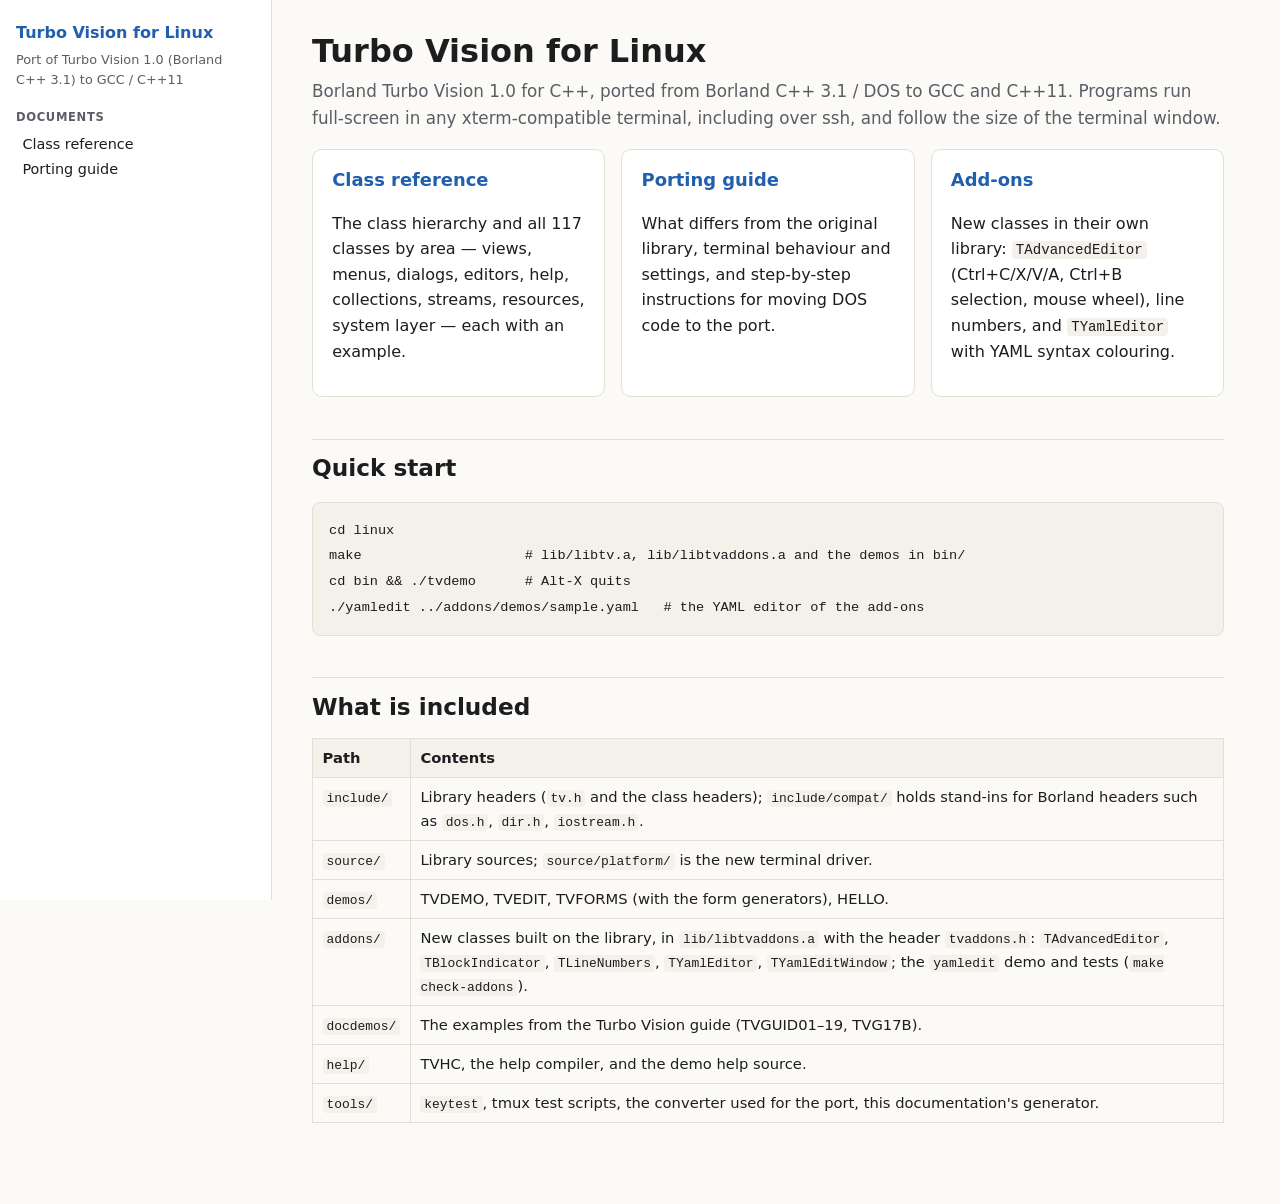
==== doc/index.html @ 5608f129 "Documentation: the add-ons, evMouseWheel, wide views - class reference: an Add-ons section (TAdvance" ====
<!doctype html>
<html lang="en">
<head>
<meta charset="utf-8">
<meta name="viewport" content="width=device-width, initial-scale=1">
<title>Turbo Vision for Linux</title>
<link rel="stylesheet" href="style.css">
</head>
<body>
<div class="layout">
<nav class="side">
<div class="brand"><a href="index.html">Turbo Vision for Linux</a></div>
<div class="sub">Port of Turbo Vision 1.0 (Borland C++ 3.1) to GCC / C++11</div>
<h4>Documents</h4><ul><li><a href="classes.html">Class reference</a></li><li><a href="porting.html">Porting guide</a></li></ul>
</nav>
<main>
<h1>Turbo Vision for Linux</h1>
<p class="lead">Borland Turbo Vision 1.0 for C++, ported from Borland C++ 3.1 / DOS
to GCC and C++11. Programs run full-screen in any xterm-compatible terminal,
including over ssh, and follow the size of the terminal window.</p>
<div class="cards">
<div class="card"><h3><a href="classes.html">Class reference</a></h3>
<p>The class hierarchy and all 117 classes by area — views, menus, dialogs,
editors, help, collections, streams, resources, system layer — each with an
example.</p></div>
<div class="card"><h3><a href="porting.html">Porting guide</a></h3>
<p>What differs from the original library, terminal behaviour and settings, and
step-by-step instructions for moving DOS code to the port.</p></div>
<div class="card"><h3><a href="classes.html#s-add-ons">Add-ons</a></h3>
<p>New classes in their own library: <code>TAdvancedEditor</code> (Ctrl+C/X/V/A,
Ctrl+B selection, mouse wheel), line numbers, and <code>TYamlEditor</code> with
YAML syntax colouring.</p></div>
</div>
<h2>Quick start</h2>
<pre><code>cd linux
make                    # lib/libtv.a, lib/libtvaddons.a and the demos in bin/
cd bin &amp;&amp; ./tvdemo      # Alt-X quits
./yamledit ../addons/demos/sample.yaml   # the YAML editor of the add-ons</code></pre>
<h2>What is included</h2>
<table>
<tr><th>Path</th><th>Contents</th></tr>
<tr><td><code>include/</code></td><td>Library headers (<code>tv.h</code> and the class headers); <code>include/compat/</code> holds stand-ins for Borland headers such as <code>dos.h</code>, <code>dir.h</code>, <code>iostream.h</code>.</td></tr>
<tr><td><code>source/</code></td><td>Library sources; <code>source/platform/</code> is the new terminal driver.</td></tr>
<tr><td><code>demos/</code></td><td>TVDEMO, TVEDIT, TVFORMS (with the form generators), HELLO.</td></tr>
<tr><td><code>addons/</code></td><td>New classes built on the library, in <code>lib/libtvaddons.a</code> with the header <code>tvaddons.h</code>: <code>TAdvancedEditor</code>, <code>TBlockIndicator</code>, <code>TLineNumbers</code>, <code>TYamlEditor</code>, <code>TYamlEditWindow</code>; the <code>yamledit</code> demo and tests (<code>make check-addons</code>).</td></tr>
<tr><td><code>docdemos/</code></td><td>The examples from the Turbo Vision guide (TVGUID01–19, TVG17B).</td></tr>
<tr><td><code>help/</code></td><td>TVHC, the help compiler, and the demo help source.</td></tr>
<tr><td><code>tools/</code></td><td><code>keytest</code>, tmux test scripts, the converter used for the port, this documentation's generator.</td></tr>
</table>

</main>
</div>
</body>
</html>
---- doc/style.css ----
:root {
  --bg: #fbfaf7; --fg: #1d1d1f; --muted: #5c5c66; --rule: #e2dfd6;
  --panel: #ffffff; --code-bg: #f3f1ea; --code-fg: #1d1d1f;
  --accent: #1f5fae; --accent-soft: #e6eef9; --note: #fff6dc; --note-rule: #e8cf86;
  --tag: #eceae3;
}
@media (prefers-color-scheme: dark) {
  :root:not([data-theme="light"]) {
    --bg: #15161a; --fg: #e8e6e1; --muted: #a09fa6; --rule: #2c2d33;
    --panel: #1c1d22; --code-bg: #22232a; --code-fg: #e8e6e1;
    --accent: #79a8e8; --accent-soft: #1f2a3a; --note: #2a2618; --note-rule: #6b5a25;
    --tag: #2a2b31; color-scheme: dark;
  }
}
:root[data-theme="dark"] {
  --bg: #15161a; --fg: #e8e6e1; --muted: #a09fa6; --rule: #2c2d33;
  --panel: #1c1d22; --code-bg: #22232a; --code-fg: #e8e6e1;
  --accent: #79a8e8; --accent-soft: #1f2a3a; --note: #2a2618; --note-rule: #6b5a25;
  --tag: #2a2b31; color-scheme: dark;
}
* { box-sizing: border-box; }
html { scroll-padding-top: 1rem; }
body {
  margin: 0; background: var(--bg); color: var(--fg);
  font: 16px/1.6 system-ui, -apple-system, "Segoe UI", Roboto, sans-serif;
}
a { color: var(--accent); text-decoration: none; }
a:hover { text-decoration: underline; }
.layout { display: grid; grid-template-columns: 17rem minmax(0, 1fr); min-height: 100vh; }
nav.side {
  position: sticky; top: 0; height: 100vh; overflow-y: auto;
  border-right: 1px solid var(--rule); padding: 1.25rem 1rem; font-size: 0.9rem;
  background: var(--panel);
}
nav.side .brand { font-weight: 650; font-size: 1rem; margin-bottom: 0.25rem; }
nav.side .sub { color: var(--muted); font-size: 0.8rem; margin-bottom: 1rem; }
nav.side h4 { margin: 1.1rem 0 0.3rem; font-size: 0.72rem; text-transform: uppercase;
  letter-spacing: 0.06em; color: var(--muted); }
nav.side ul { list-style: none; margin: 0; padding: 0; }
nav.side li a { display: block; padding: 0.08rem 0.4rem; border-radius: 4px; color: var(--fg); }
nav.side li a:hover { background: var(--accent-soft); text-decoration: none; }
nav.side input {
  width: 100%; padding: 0.4rem 0.55rem; border: 1px solid var(--rule); border-radius: 6px;
  background: var(--bg); color: var(--fg); font: inherit;
}
main { padding: 2rem 2.5rem 4rem; max-width: 62rem; }
h1 { font-size: 2rem; line-height: 1.2; margin: 0 0 0.5rem; }
h2 { font-size: 1.45rem; margin: 2.6rem 0 0.6rem; padding-top: 0.6rem;
  border-top: 1px solid var(--rule); }
h3 { font-size: 1.12rem; margin: 1.8rem 0 0.3rem; }
p.lead { color: var(--muted); font-size: 1.05rem; margin-top: 0; }
code { font: 0.88em/1.45 ui-monospace, "SF Mono", Menlo, Consolas, monospace;
  background: var(--code-bg); padding: 0.08em 0.3em; border-radius: 4px; }
pre { background: var(--code-bg); color: var(--code-fg); padding: 0.9rem 1rem;
  border-radius: 8px; overflow-x: auto; border: 1px solid var(--rule); }
pre code { background: none; padding: 0; font-size: 0.85rem; }
.cls { border: 1px solid var(--rule); border-radius: 10px; padding: 0.2rem 1.2rem 0.4rem;
  margin: 1rem 0; background: var(--panel); }
.cls h3 { margin-top: 0.9rem; font-family: ui-monospace, Menlo, Consolas, monospace; }
.meta { display: flex; flex-wrap: wrap; gap: 0.4rem; margin: 0.2rem 0 0.6rem; font-size: 0.82rem; }
.meta span { background: var(--tag); border-radius: 999px; padding: 0.05rem 0.6rem; color: var(--muted); }
.meta span b { color: var(--fg); font-weight: 600; }
ul.tree, ul.tree ul { list-style: none; margin: 0; padding-left: 1.3rem; }
ul.tree { padding-left: 0; font-family: ui-monospace, Menlo, Consolas, monospace; font-size: 0.88rem; }
ul.tree li { position: relative; padding-left: 0.9rem; }
ul.tree ul li::before { content: ""; position: absolute; left: -0.4rem; top: 0;
  border-left: 1px solid var(--rule); height: 100%; }
ul.tree ul li::after { content: ""; position: absolute; left: -0.4rem; top: 0.8rem;
  width: 0.9rem; border-top: 1px solid var(--rule); }
ul.tree ul li:last-child::before { height: 0.8rem; }
ul.tree .also { color: var(--muted); font-size: 0.8rem; }
table { border-collapse: collapse; width: 100%; margin: 0.8rem 0 1.2rem; font-size: 0.92rem; }
th, td { border: 1px solid var(--rule); padding: 0.45rem 0.6rem; text-align: left; vertical-align: top; }
th { background: var(--code-bg); }
.note { background: var(--note); border-left: 4px solid var(--note-rule);
  padding: 0.6rem 1rem; border-radius: 6px; margin: 1rem 0; }
.cards { display: grid; grid-template-columns: repeat(auto-fit, minmax(16rem, 1fr)); gap: 1rem; }
.card { border: 1px solid var(--rule); border-radius: 10px; padding: 1rem 1.2rem; background: var(--panel); }
.card h3 { margin-top: 0; }
.ba { display: grid; grid-template-columns: 1fr 1fr; gap: 0.8rem; }
.ba > div > .lbl { font-size: 0.75rem; text-transform: uppercase; letter-spacing: 0.06em;
  color: var(--muted); margin-bottom: -0.6rem; }
@media (max-width: 52rem) {
  .layout { grid-template-columns: 1fr; }
  nav.side { position: static; height: auto; border-right: 0; border-bottom: 1px solid var(--rule); }
  main { padding: 1.2rem 1rem 3rem; }
  .ba { grid-template-columns: 1fr; }
  table { display: block; overflow-x: auto; }
}
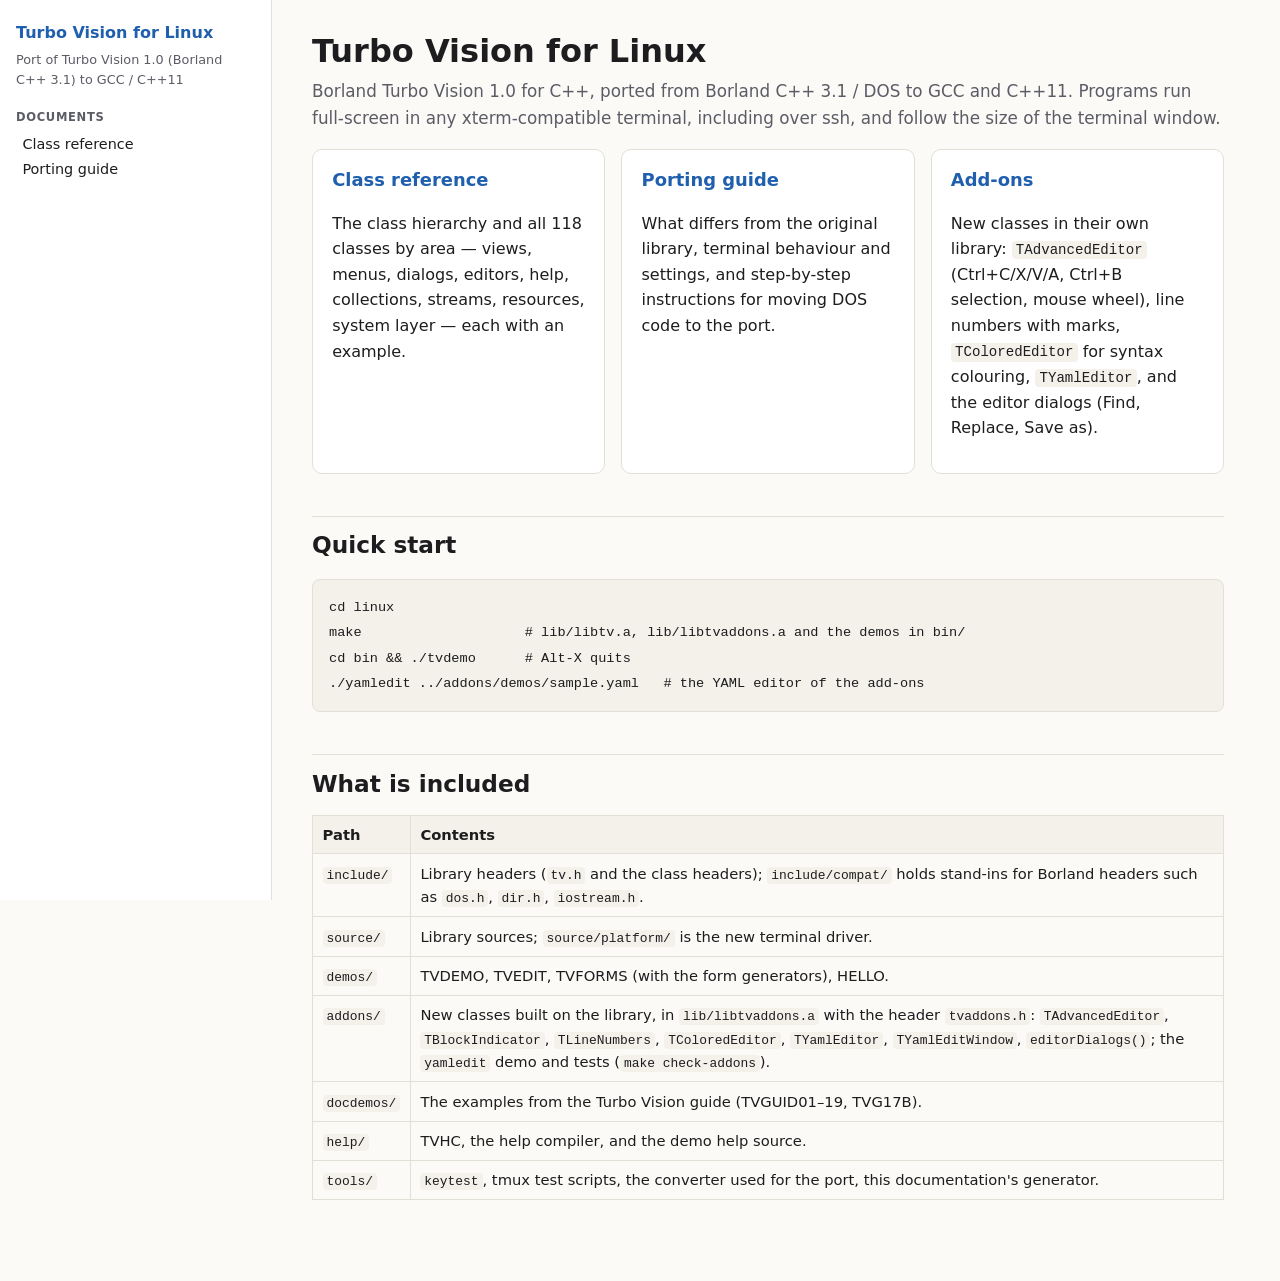
==== commit 5186dde2: "doc: TColoredEditor, line marks and editorDialogs() in the reference Co-Authored-By: Claude Opus 5.5" ====
--- a/doc/index.html
+++ b/doc/index.html
@@ -20,7 +20,7 @@
 including over ssh, and follow the size of the terminal window.</p>
 <div class="cards">
 <div class="card"><h3><a href="classes.html">Class reference</a></h3>
-<p>The class hierarchy and all 117 classes by area — views, menus, dialogs,
+<p>The class hierarchy and all 118 classes by area — views, menus, dialogs,
 editors, help, collections, streams, resources, system layer — each with an
 example.</p></div>
 <div class="card"><h3><a href="porting.html">Porting guide</a></h3>
@@ -28,8 +28,9 @@
 step-by-step instructions for moving DOS code to the port.</p></div>
 <div class="card"><h3><a href="classes.html#s-add-ons">Add-ons</a></h3>
 <p>New classes in their own library: <code>TAdvancedEditor</code> (Ctrl+C/X/V/A,
-Ctrl+B selection, mouse wheel), line numbers, and <code>TYamlEditor</code> with
-YAML syntax colouring.</p></div>
+Ctrl+B selection, mouse wheel), line numbers with marks,
+<code>TColoredEditor</code> for syntax colouring, <code>TYamlEditor</code>, and the
+editor dialogs (Find, Replace, Save as).</p></div>
 </div>
 <h2>Quick start</h2>
 <pre><code>cd linux
@@ -42,7 +43,7 @@
 <tr><td><code>include/</code></td><td>Library headers (<code>tv.h</code> and the class headers); <code>include/compat/</code> holds stand-ins for Borland headers such as <code>dos.h</code>, <code>dir.h</code>, <code>iostream.h</code>.</td></tr>
 <tr><td><code>source/</code></td><td>Library sources; <code>source/platform/</code> is the new terminal driver.</td></tr>
 <tr><td><code>demos/</code></td><td>TVDEMO, TVEDIT, TVFORMS (with the form generators), HELLO.</td></tr>
-<tr><td><code>addons/</code></td><td>New classes built on the library, in <code>lib/libtvaddons.a</code> with the header <code>tvaddons.h</code>: <code>TAdvancedEditor</code>, <code>TBlockIndicator</code>, <code>TLineNumbers</code>, <code>TYamlEditor</code>, <code>TYamlEditWindow</code>; the <code>yamledit</code> demo and tests (<code>make check-addons</code>).</td></tr>
+<tr><td><code>addons/</code></td><td>New classes built on the library, in <code>lib/libtvaddons.a</code> with the header <code>tvaddons.h</code>: <code>TAdvancedEditor</code>, <code>TBlockIndicator</code>, <code>TLineNumbers</code>, <code>TColoredEditor</code>, <code>TYamlEditor</code>, <code>TYamlEditWindow</code>, <code>editorDialogs()</code>; the <code>yamledit</code> demo and tests (<code>make check-addons</code>).</td></tr>
 <tr><td><code>docdemos/</code></td><td>The examples from the Turbo Vision guide (TVGUID01–19, TVG17B).</td></tr>
 <tr><td><code>help/</code></td><td>TVHC, the help compiler, and the demo help source.</td></tr>
 <tr><td><code>tools/</code></td><td><code>keytest</code>, tmux test scripts, the converter used for the port, this documentation's generator.</td></tr>
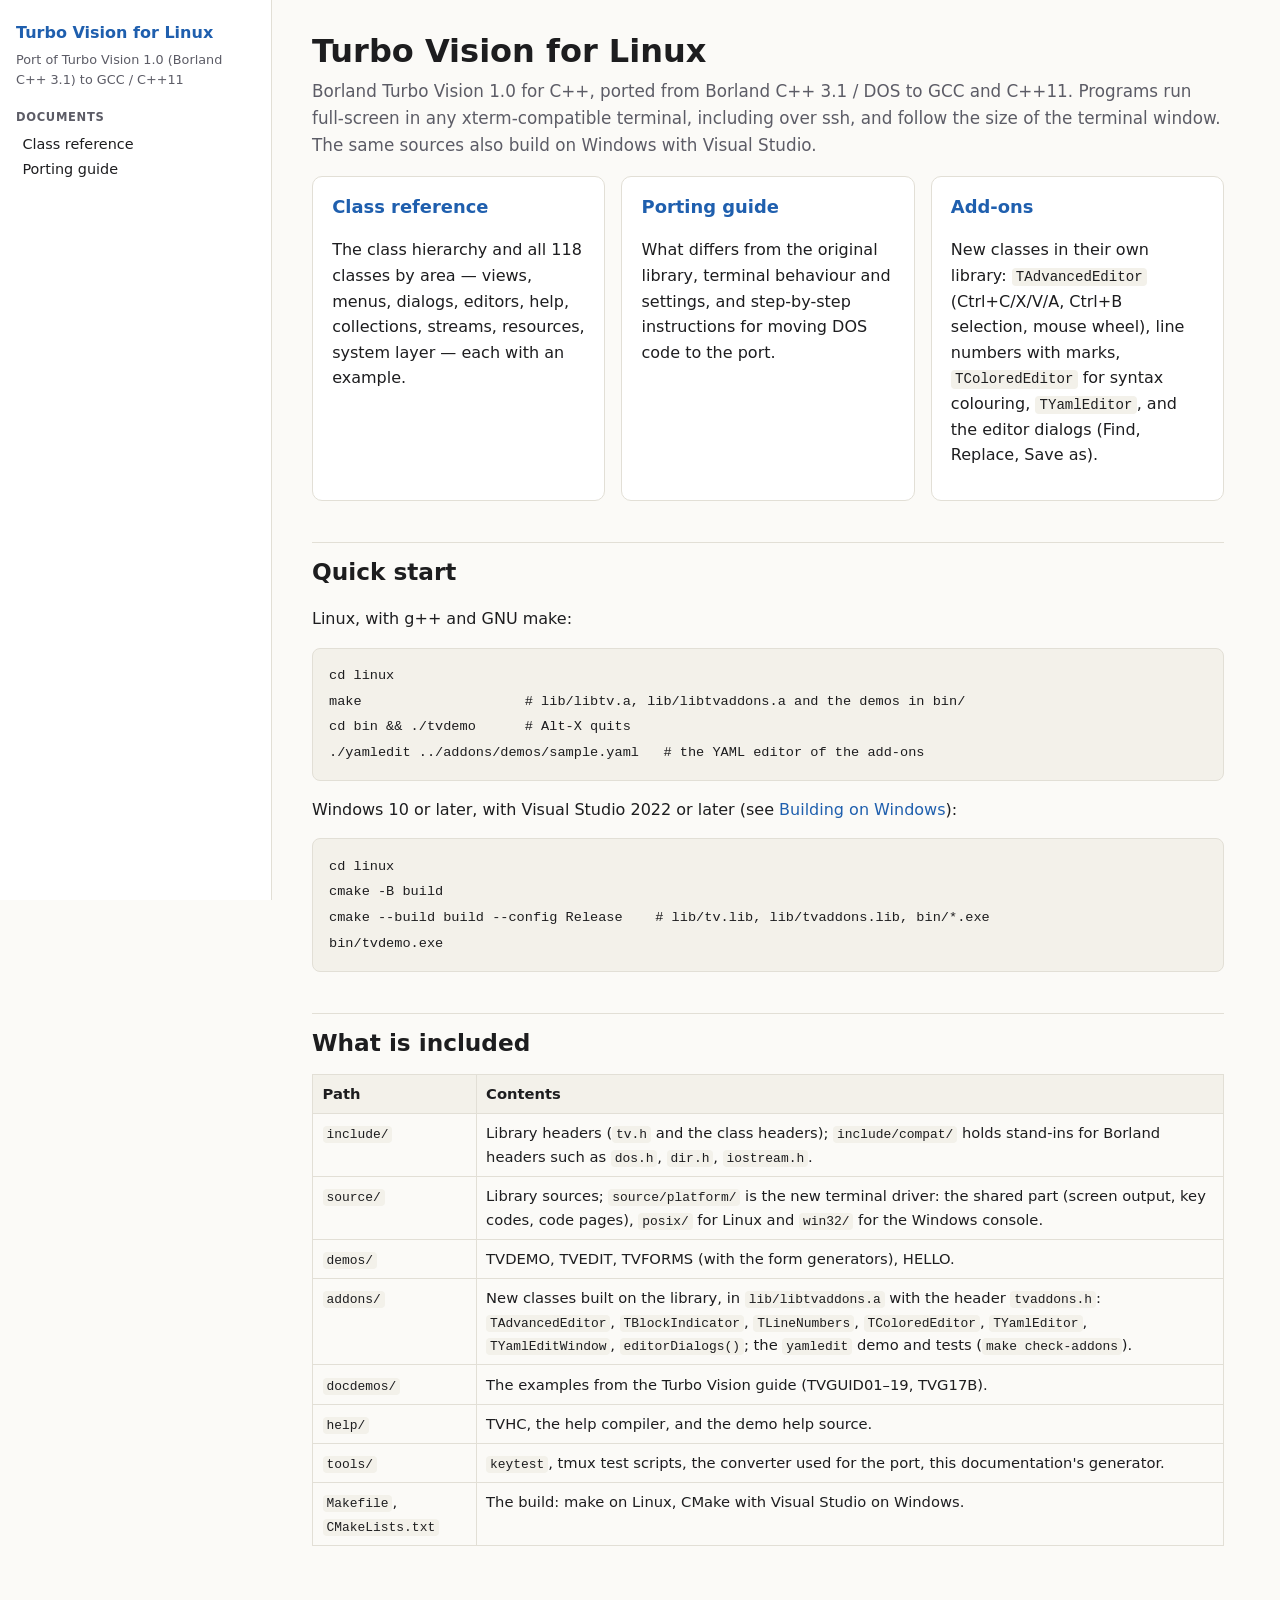
==== commit d7aca830: "Windows: more POSIX names for programs; docs: building on Windows - include/compat/win32/unistd.h: s" ====
--- a/doc/index.html
+++ b/doc/index.html
@@ -17,7 +17,8 @@
 <h1>Turbo Vision for Linux</h1>
 <p class="lead">Borland Turbo Vision 1.0 for C++, ported from Borland C++ 3.1 / DOS
 to GCC and C++11. Programs run full-screen in any xterm-compatible terminal,
-including over ssh, and follow the size of the terminal window.</p>
+including over ssh, and follow the size of the terminal window. The same sources
+also build on Windows with Visual Studio.</p>
 <div class="cards">
 <div class="card"><h3><a href="classes.html">Class reference</a></h3>
 <p>The class hierarchy and all 118 classes by area — views, menus, dialogs,
@@ -33,20 +34,28 @@
 editor dialogs (Find, Replace, Save as).</p></div>
 </div>
 <h2>Quick start</h2>
+<p>Linux, with g++ and GNU make:</p>
 <pre><code>cd linux
 make                    # lib/libtv.a, lib/libtvaddons.a and the demos in bin/
 cd bin &amp;&amp; ./tvdemo      # Alt-X quits
 ./yamledit ../addons/demos/sample.yaml   # the YAML editor of the add-ons</code></pre>
+<p>Windows 10 or later, with Visual Studio 2022 or later (see
+<a href="porting.html#windows">Building on Windows</a>):</p>
+<pre><code>cd linux
+cmake -B build
+cmake --build build --config Release    # lib/tv.lib, lib/tvaddons.lib, bin/*.exe
+bin/tvdemo.exe</code></pre>
 <h2>What is included</h2>
 <table>
 <tr><th>Path</th><th>Contents</th></tr>
 <tr><td><code>include/</code></td><td>Library headers (<code>tv.h</code> and the class headers); <code>include/compat/</code> holds stand-ins for Borland headers such as <code>dos.h</code>, <code>dir.h</code>, <code>iostream.h</code>.</td></tr>
-<tr><td><code>source/</code></td><td>Library sources; <code>source/platform/</code> is the new terminal driver.</td></tr>
+<tr><td><code>source/</code></td><td>Library sources; <code>source/platform/</code> is the new terminal driver: the shared part (screen output, key codes, code pages), <code>posix/</code> for Linux and <code>win32/</code> for the Windows console.</td></tr>
 <tr><td><code>demos/</code></td><td>TVDEMO, TVEDIT, TVFORMS (with the form generators), HELLO.</td></tr>
 <tr><td><code>addons/</code></td><td>New classes built on the library, in <code>lib/libtvaddons.a</code> with the header <code>tvaddons.h</code>: <code>TAdvancedEditor</code>, <code>TBlockIndicator</code>, <code>TLineNumbers</code>, <code>TColoredEditor</code>, <code>TYamlEditor</code>, <code>TYamlEditWindow</code>, <code>editorDialogs()</code>; the <code>yamledit</code> demo and tests (<code>make check-addons</code>).</td></tr>
 <tr><td><code>docdemos/</code></td><td>The examples from the Turbo Vision guide (TVGUID01–19, TVG17B).</td></tr>
 <tr><td><code>help/</code></td><td>TVHC, the help compiler, and the demo help source.</td></tr>
 <tr><td><code>tools/</code></td><td><code>keytest</code>, tmux test scripts, the converter used for the port, this documentation's generator.</td></tr>
+<tr><td><code>Makefile</code>, <code>CMakeLists.txt</code></td><td>The build: make on Linux, CMake with Visual Studio on Windows.</td></tr>
 </table>
 
 </main>
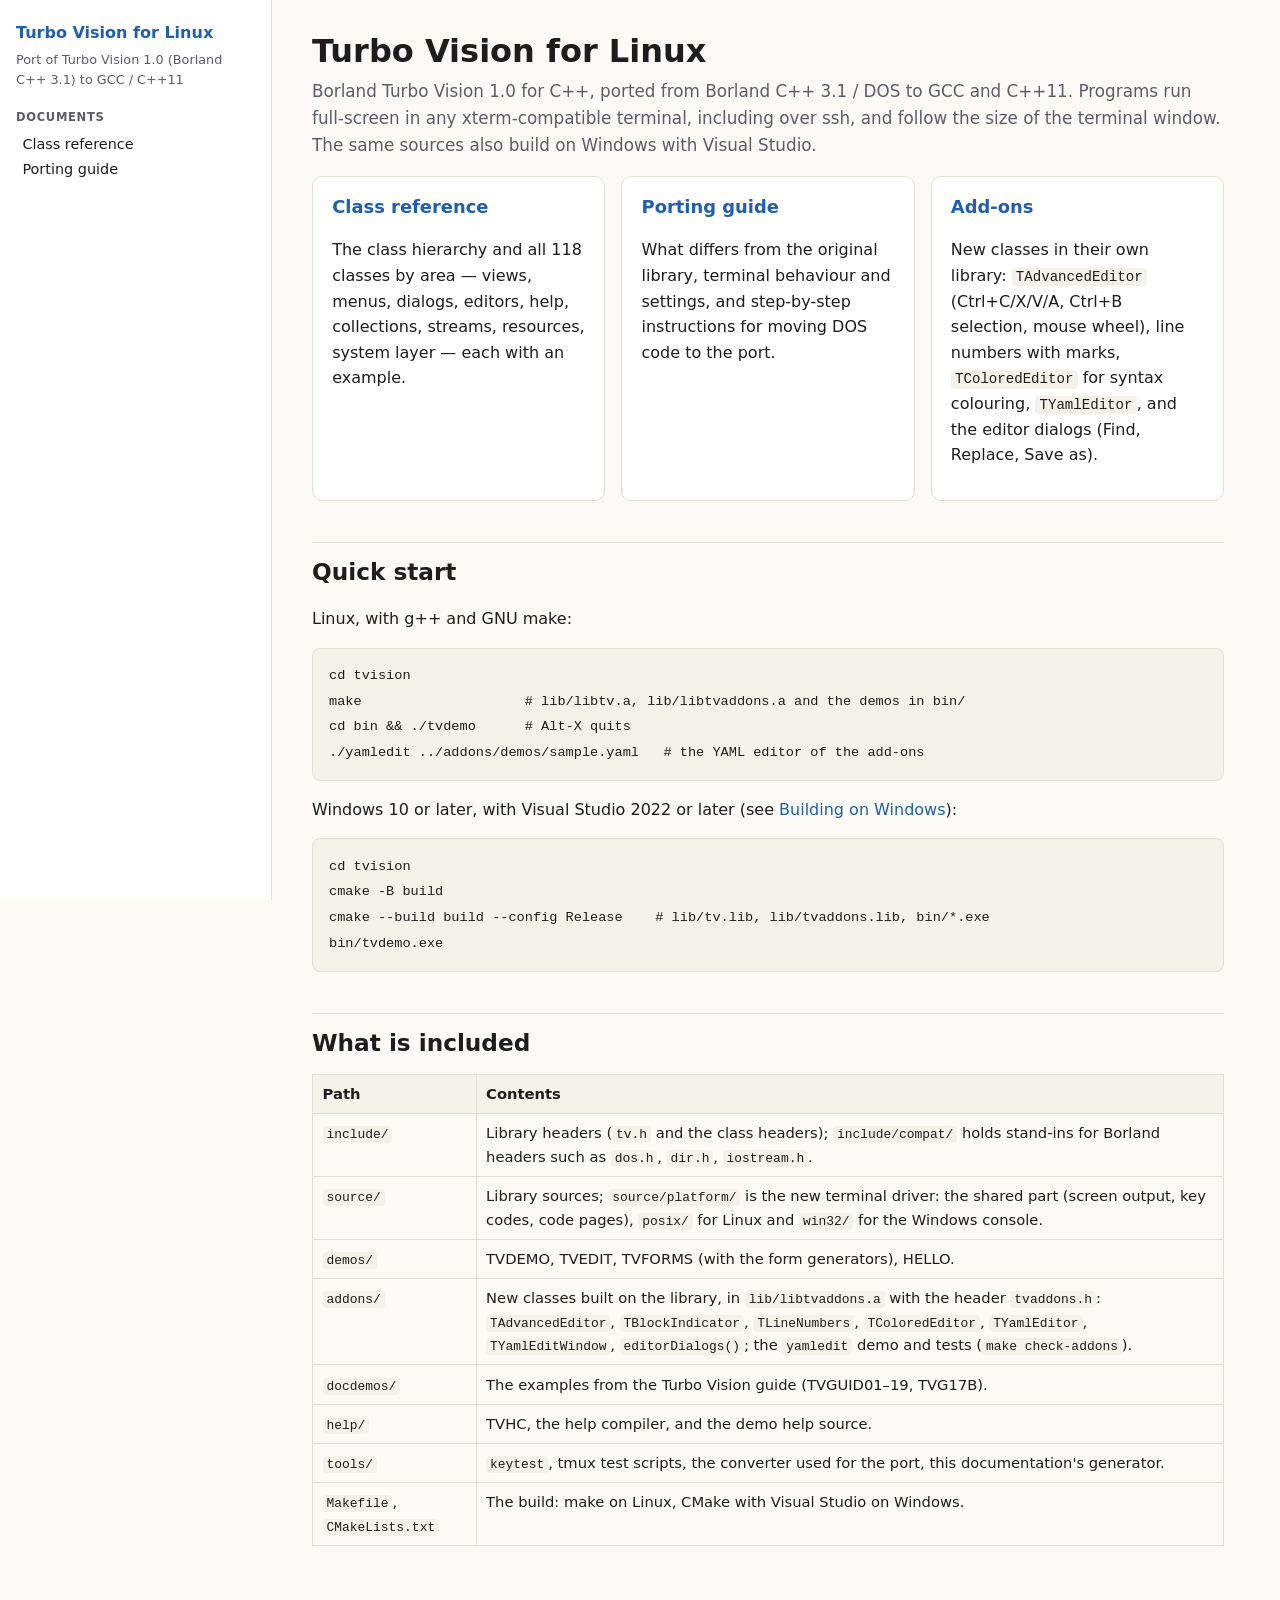
==== commit b619d340: "The folder is tvision now; the originals are in ../tvision-original - README: the original files are" ====
--- a/doc/index.html
+++ b/doc/index.html
@@ -35,13 +35,13 @@
 </div>
 <h2>Quick start</h2>
 <p>Linux, with g++ and GNU make:</p>
-<pre><code>cd linux
+<pre><code>cd tvision
 make                    # lib/libtv.a, lib/libtvaddons.a and the demos in bin/
 cd bin &amp;&amp; ./tvdemo      # Alt-X quits
 ./yamledit ../addons/demos/sample.yaml   # the YAML editor of the add-ons</code></pre>
 <p>Windows 10 or later, with Visual Studio 2022 or later (see
 <a href="porting.html#windows">Building on Windows</a>):</p>
-<pre><code>cd linux
+<pre><code>cd tvision
 cmake -B build
 cmake --build build --config Release    # lib/tv.lib, lib/tvaddons.lib, bin/*.exe
 bin/tvdemo.exe</code></pre>
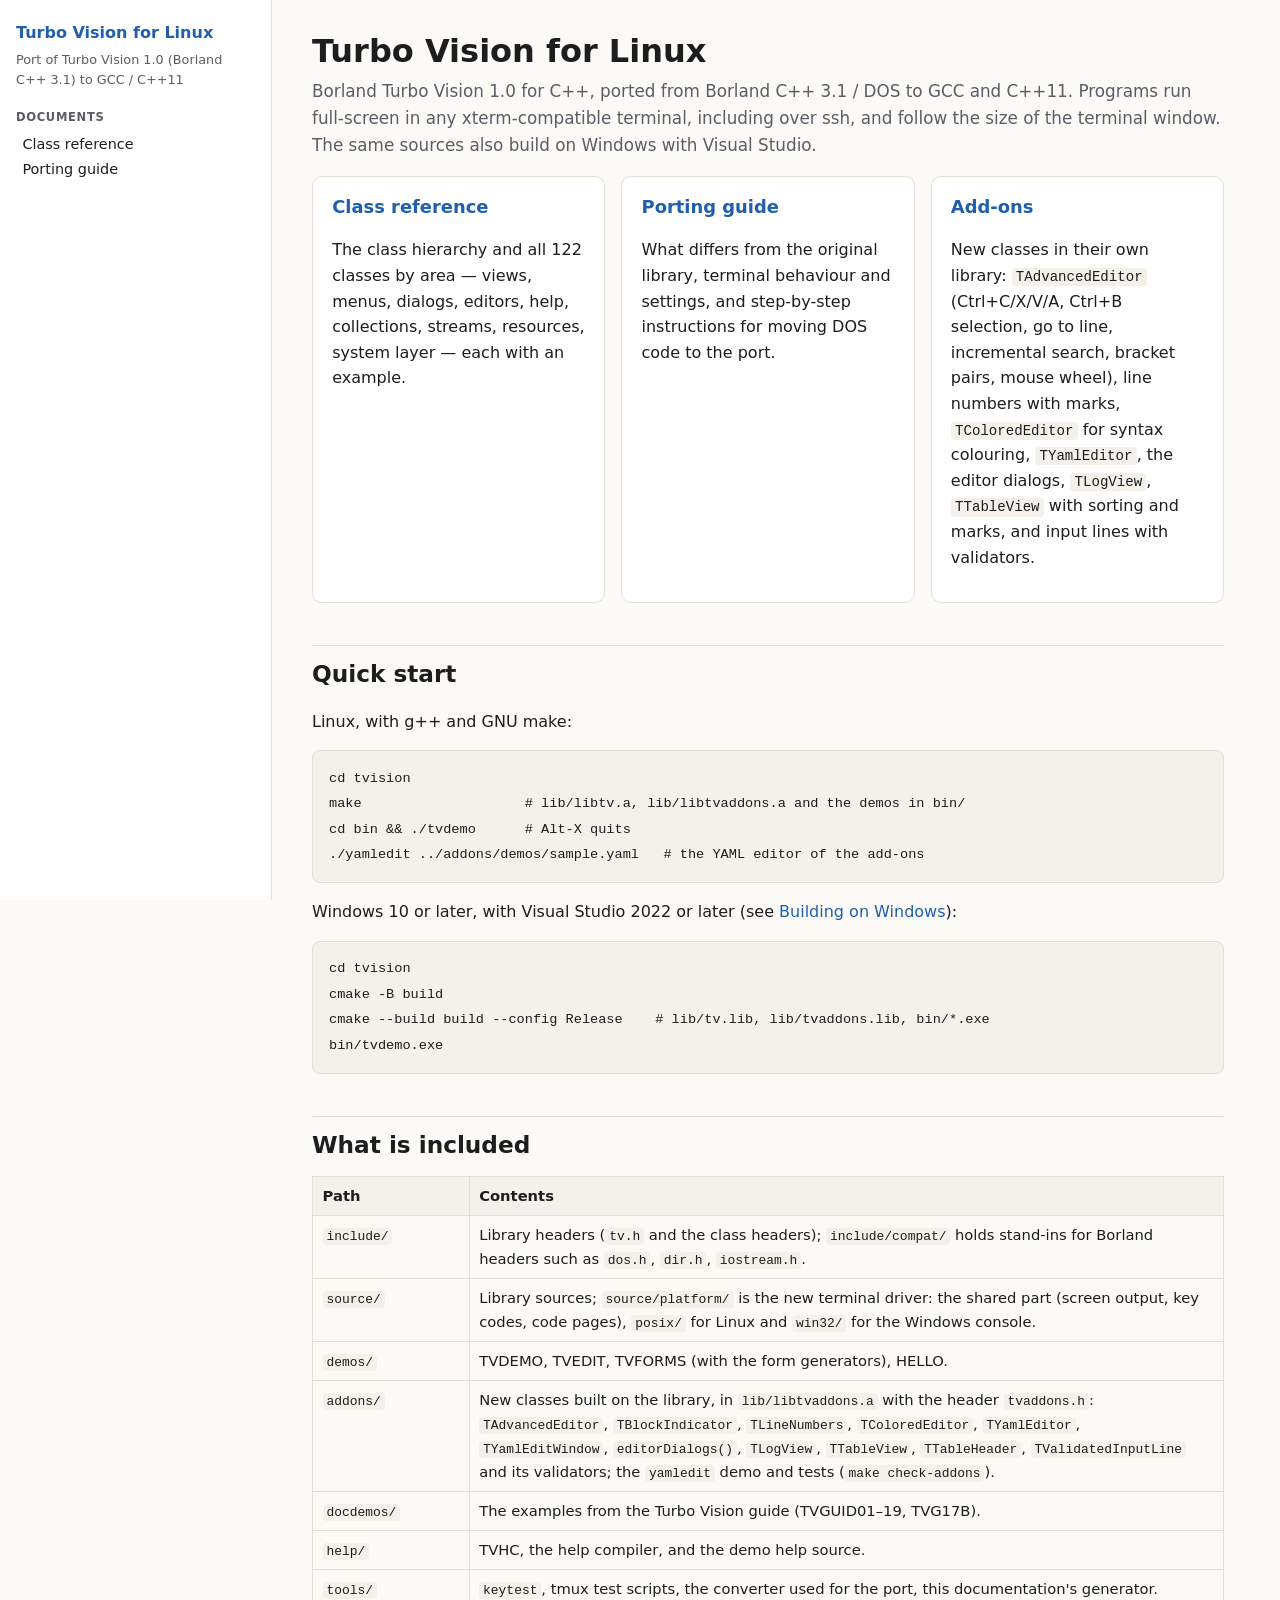
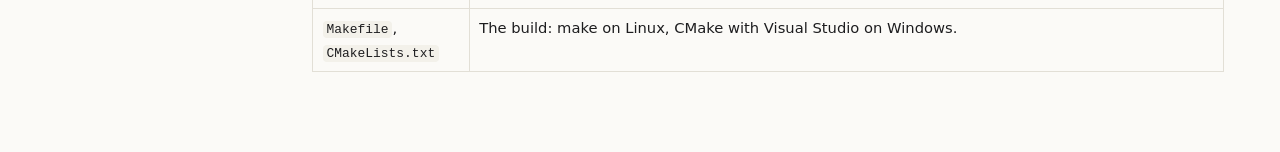
==== commit 5ad96e23: "Add-ons: TLogView, TTableView, validators; go to line, incremental search, brackets - TLogView: a lo" ====
--- a/doc/index.html
+++ b/doc/index.html
@@ -21,7 +21,7 @@
 also build on Windows with Visual Studio.</p>
 <div class="cards">
 <div class="card"><h3><a href="classes.html">Class reference</a></h3>
-<p>The class hierarchy and all 118 classes by area — views, menus, dialogs,
+<p>The class hierarchy and all 122 classes by area — views, menus, dialogs,
 editors, help, collections, streams, resources, system layer — each with an
 example.</p></div>
 <div class="card"><h3><a href="porting.html">Porting guide</a></h3>
@@ -29,9 +29,11 @@
 step-by-step instructions for moving DOS code to the port.</p></div>
 <div class="card"><h3><a href="classes.html#s-add-ons">Add-ons</a></h3>
 <p>New classes in their own library: <code>TAdvancedEditor</code> (Ctrl+C/X/V/A,
-Ctrl+B selection, mouse wheel), line numbers with marks,
-<code>TColoredEditor</code> for syntax colouring, <code>TYamlEditor</code>, and the
-editor dialogs (Find, Replace, Save as).</p></div>
+Ctrl+B selection, go to line, incremental search, bracket pairs, mouse wheel),
+line numbers with marks, <code>TColoredEditor</code> for syntax colouring,
+<code>TYamlEditor</code>, the editor dialogs, <code>TLogView</code>,
+<code>TTableView</code> with sorting and marks, and input lines with
+validators.</p></div>
 </div>
 <h2>Quick start</h2>
 <p>Linux, with g++ and GNU make:</p>
@@ -51,7 +53,7 @@
 <tr><td><code>include/</code></td><td>Library headers (<code>tv.h</code> and the class headers); <code>include/compat/</code> holds stand-ins for Borland headers such as <code>dos.h</code>, <code>dir.h</code>, <code>iostream.h</code>.</td></tr>
 <tr><td><code>source/</code></td><td>Library sources; <code>source/platform/</code> is the new terminal driver: the shared part (screen output, key codes, code pages), <code>posix/</code> for Linux and <code>win32/</code> for the Windows console.</td></tr>
 <tr><td><code>demos/</code></td><td>TVDEMO, TVEDIT, TVFORMS (with the form generators), HELLO.</td></tr>
-<tr><td><code>addons/</code></td><td>New classes built on the library, in <code>lib/libtvaddons.a</code> with the header <code>tvaddons.h</code>: <code>TAdvancedEditor</code>, <code>TBlockIndicator</code>, <code>TLineNumbers</code>, <code>TColoredEditor</code>, <code>TYamlEditor</code>, <code>TYamlEditWindow</code>, <code>editorDialogs()</code>; the <code>yamledit</code> demo and tests (<code>make check-addons</code>).</td></tr>
+<tr><td><code>addons/</code></td><td>New classes built on the library, in <code>lib/libtvaddons.a</code> with the header <code>tvaddons.h</code>: <code>TAdvancedEditor</code>, <code>TBlockIndicator</code>, <code>TLineNumbers</code>, <code>TColoredEditor</code>, <code>TYamlEditor</code>, <code>TYamlEditWindow</code>, <code>editorDialogs()</code>, <code>TLogView</code>, <code>TTableView</code>, <code>TTableHeader</code>, <code>TValidatedInputLine</code> and its validators; the <code>yamledit</code> demo and tests (<code>make check-addons</code>).</td></tr>
 <tr><td><code>docdemos/</code></td><td>The examples from the Turbo Vision guide (TVGUID01–19, TVG17B).</td></tr>
 <tr><td><code>help/</code></td><td>TVHC, the help compiler, and the demo help source.</td></tr>
 <tr><td><code>tools/</code></td><td><code>keytest</code>, tmux test scripts, the converter used for the port, this documentation's generator.</td></tr>
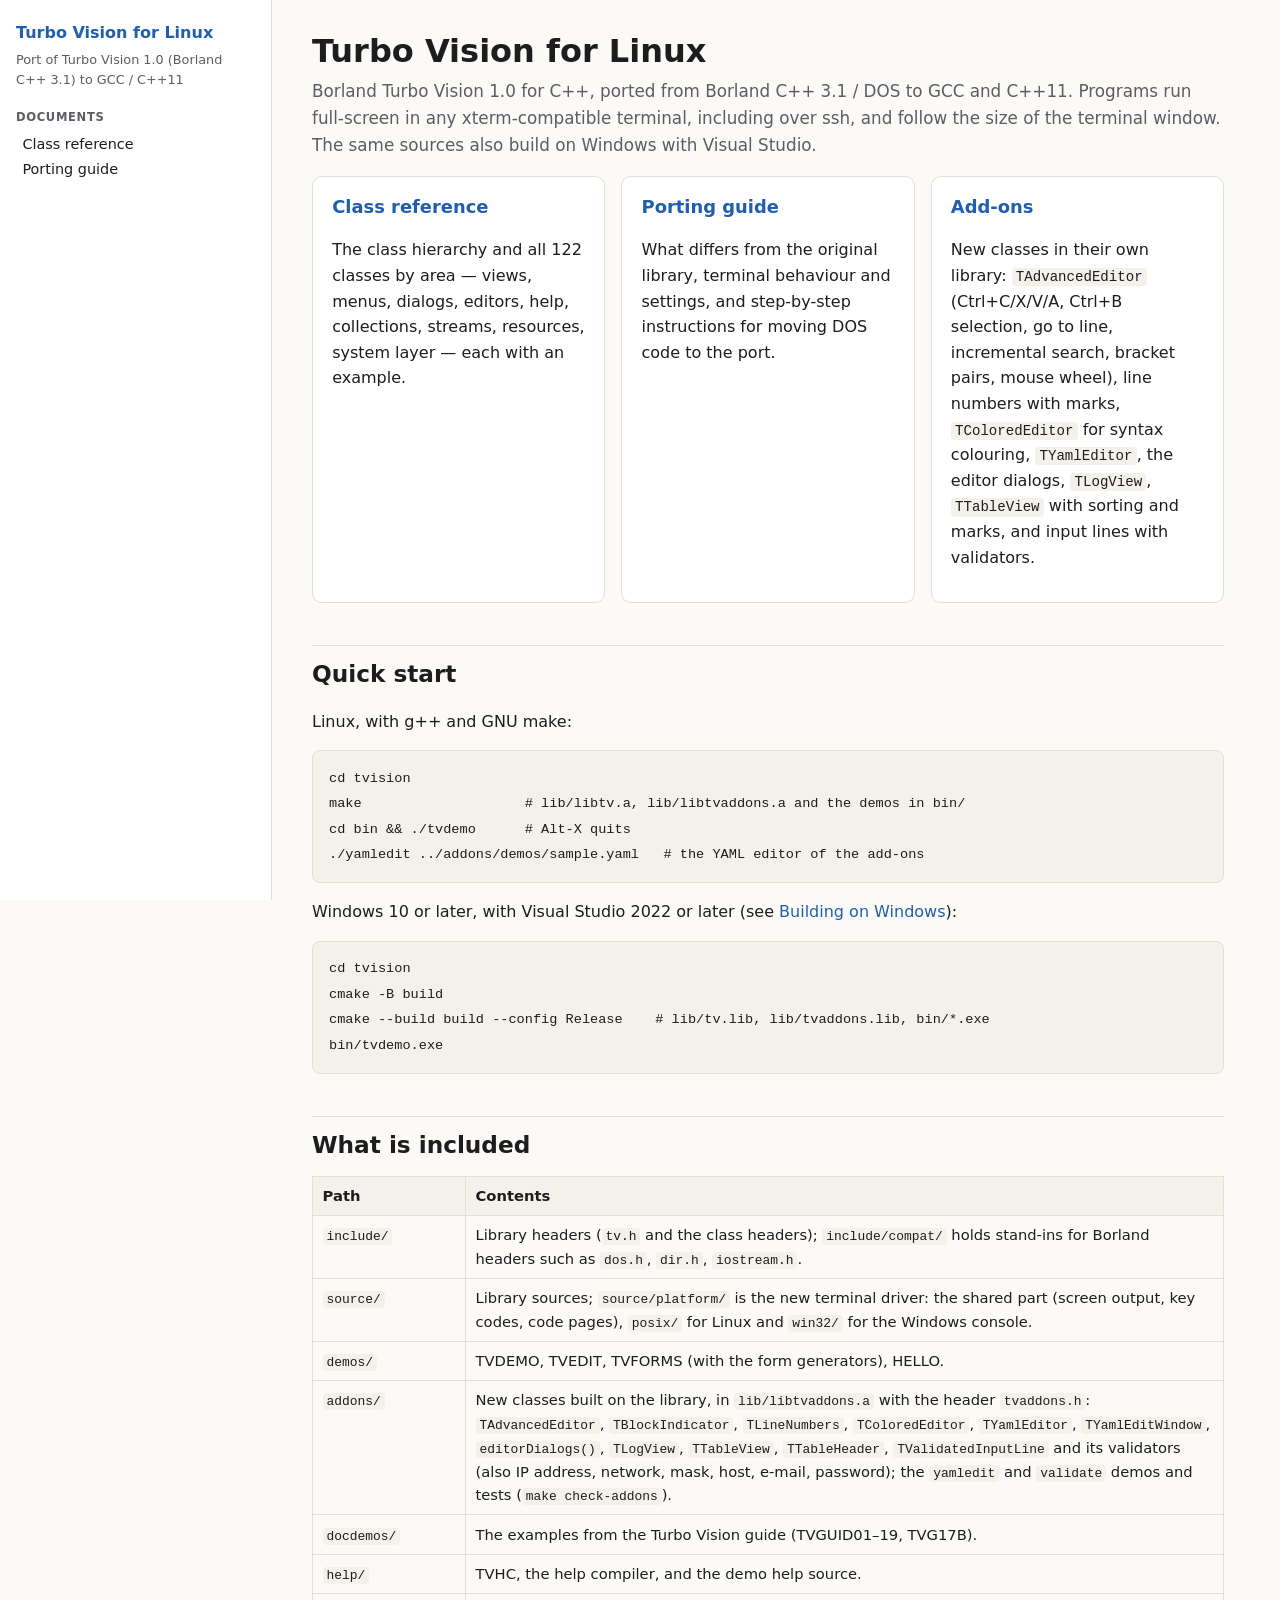
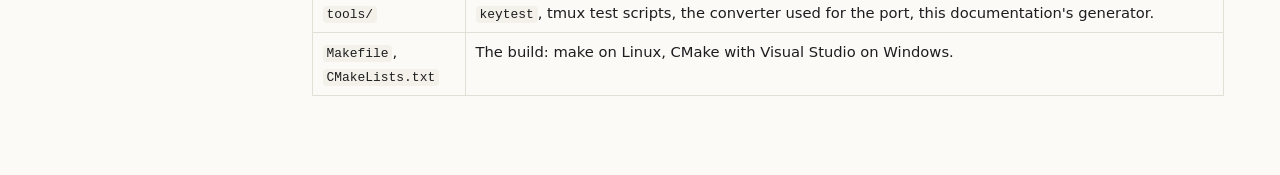
==== commit c4cf61f0: "Add-ons: IP address, network, mask, host, e-mail and password validators - TIPAddressValidator, TNet" ====
--- a/doc/index.html
+++ b/doc/index.html
@@ -53,7 +53,7 @@
 <tr><td><code>include/</code></td><td>Library headers (<code>tv.h</code> and the class headers); <code>include/compat/</code> holds stand-ins for Borland headers such as <code>dos.h</code>, <code>dir.h</code>, <code>iostream.h</code>.</td></tr>
 <tr><td><code>source/</code></td><td>Library sources; <code>source/platform/</code> is the new terminal driver: the shared part (screen output, key codes, code pages), <code>posix/</code> for Linux and <code>win32/</code> for the Windows console.</td></tr>
 <tr><td><code>demos/</code></td><td>TVDEMO, TVEDIT, TVFORMS (with the form generators), HELLO.</td></tr>
-<tr><td><code>addons/</code></td><td>New classes built on the library, in <code>lib/libtvaddons.a</code> with the header <code>tvaddons.h</code>: <code>TAdvancedEditor</code>, <code>TBlockIndicator</code>, <code>TLineNumbers</code>, <code>TColoredEditor</code>, <code>TYamlEditor</code>, <code>TYamlEditWindow</code>, <code>editorDialogs()</code>, <code>TLogView</code>, <code>TTableView</code>, <code>TTableHeader</code>, <code>TValidatedInputLine</code> and its validators; the <code>yamledit</code> demo and tests (<code>make check-addons</code>).</td></tr>
+<tr><td><code>addons/</code></td><td>New classes built on the library, in <code>lib/libtvaddons.a</code> with the header <code>tvaddons.h</code>: <code>TAdvancedEditor</code>, <code>TBlockIndicator</code>, <code>TLineNumbers</code>, <code>TColoredEditor</code>, <code>TYamlEditor</code>, <code>TYamlEditWindow</code>, <code>editorDialogs()</code>, <code>TLogView</code>, <code>TTableView</code>, <code>TTableHeader</code>, <code>TValidatedInputLine</code> and its validators (also IP address, network, mask, host, e-mail, password); the <code>yamledit</code> and <code>validate</code> demos and tests (<code>make check-addons</code>).</td></tr>
 <tr><td><code>docdemos/</code></td><td>The examples from the Turbo Vision guide (TVGUID01–19, TVG17B).</td></tr>
 <tr><td><code>help/</code></td><td>TVHC, the help compiler, and the demo help source.</td></tr>
 <tr><td><code>tools/</code></td><td><code>keytest</code>, tmux test scripts, the converter used for the port, this documentation's generator.</td></tr>
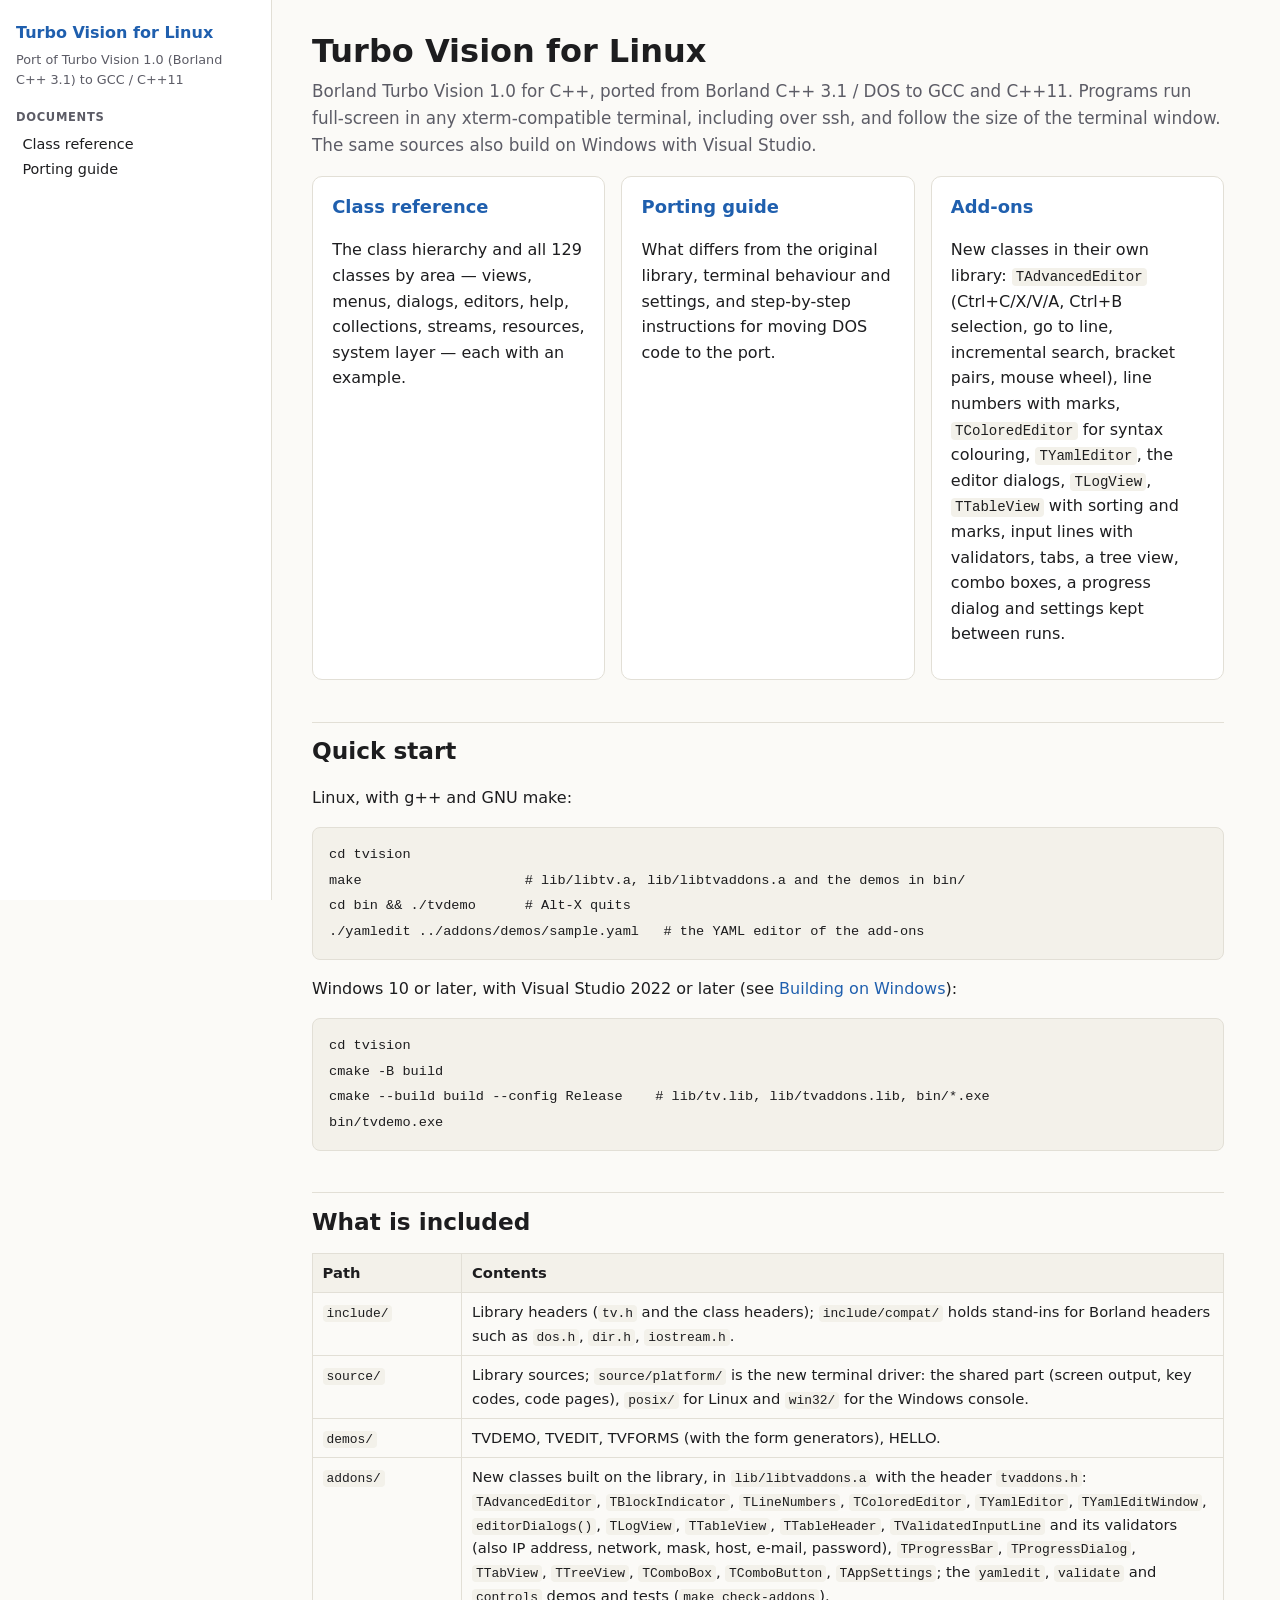
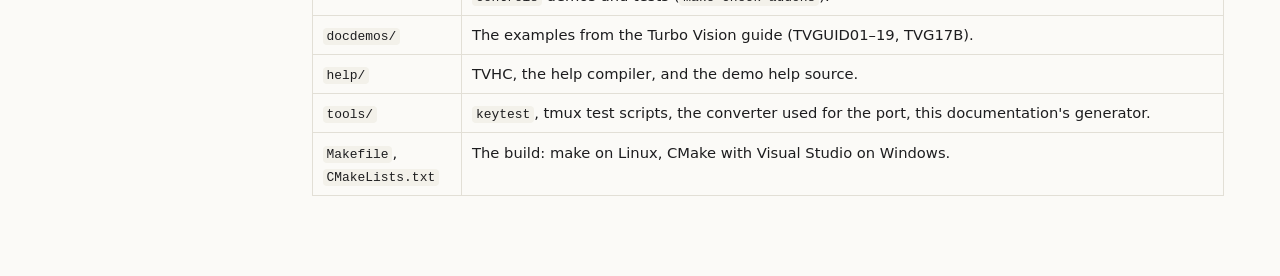
==== commit 3ec6db7f: "Add-ons: progress dialog, tabs, tree view, combo box, settings file - TProgressBar, TProgressDialog:" ====
--- a/doc/index.html
+++ b/doc/index.html
@@ -21,7 +21,7 @@
 also build on Windows with Visual Studio.</p>
 <div class="cards">
 <div class="card"><h3><a href="classes.html">Class reference</a></h3>
-<p>The class hierarchy and all 122 classes by area — views, menus, dialogs,
+<p>The class hierarchy and all 129 classes by area — views, menus, dialogs,
 editors, help, collections, streams, resources, system layer — each with an
 example.</p></div>
 <div class="card"><h3><a href="porting.html">Porting guide</a></h3>
@@ -32,8 +32,9 @@
 Ctrl+B selection, go to line, incremental search, bracket pairs, mouse wheel),
 line numbers with marks, <code>TColoredEditor</code> for syntax colouring,
 <code>TYamlEditor</code>, the editor dialogs, <code>TLogView</code>,
-<code>TTableView</code> with sorting and marks, and input lines with
-validators.</p></div>
+<code>TTableView</code> with sorting and marks, input lines with
+validators, tabs, a tree view, combo boxes, a progress dialog and settings
+kept between runs.</p></div>
 </div>
 <h2>Quick start</h2>
 <p>Linux, with g++ and GNU make:</p>
@@ -53,7 +54,7 @@
 <tr><td><code>include/</code></td><td>Library headers (<code>tv.h</code> and the class headers); <code>include/compat/</code> holds stand-ins for Borland headers such as <code>dos.h</code>, <code>dir.h</code>, <code>iostream.h</code>.</td></tr>
 <tr><td><code>source/</code></td><td>Library sources; <code>source/platform/</code> is the new terminal driver: the shared part (screen output, key codes, code pages), <code>posix/</code> for Linux and <code>win32/</code> for the Windows console.</td></tr>
 <tr><td><code>demos/</code></td><td>TVDEMO, TVEDIT, TVFORMS (with the form generators), HELLO.</td></tr>
-<tr><td><code>addons/</code></td><td>New classes built on the library, in <code>lib/libtvaddons.a</code> with the header <code>tvaddons.h</code>: <code>TAdvancedEditor</code>, <code>TBlockIndicator</code>, <code>TLineNumbers</code>, <code>TColoredEditor</code>, <code>TYamlEditor</code>, <code>TYamlEditWindow</code>, <code>editorDialogs()</code>, <code>TLogView</code>, <code>TTableView</code>, <code>TTableHeader</code>, <code>TValidatedInputLine</code> and its validators (also IP address, network, mask, host, e-mail, password); the <code>yamledit</code> and <code>validate</code> demos and tests (<code>make check-addons</code>).</td></tr>
+<tr><td><code>addons/</code></td><td>New classes built on the library, in <code>lib/libtvaddons.a</code> with the header <code>tvaddons.h</code>: <code>TAdvancedEditor</code>, <code>TBlockIndicator</code>, <code>TLineNumbers</code>, <code>TColoredEditor</code>, <code>TYamlEditor</code>, <code>TYamlEditWindow</code>, <code>editorDialogs()</code>, <code>TLogView</code>, <code>TTableView</code>, <code>TTableHeader</code>, <code>TValidatedInputLine</code> and its validators (also IP address, network, mask, host, e-mail, password), <code>TProgressBar</code>, <code>TProgressDialog</code>, <code>TTabView</code>, <code>TTreeView</code>, <code>TComboBox</code>, <code>TComboButton</code>, <code>TAppSettings</code>; the <code>yamledit</code>, <code>validate</code> and <code>controls</code> demos and tests (<code>make check-addons</code>).</td></tr>
 <tr><td><code>docdemos/</code></td><td>The examples from the Turbo Vision guide (TVGUID01–19, TVG17B).</td></tr>
 <tr><td><code>help/</code></td><td>TVHC, the help compiler, and the demo help source.</td></tr>
 <tr><td><code>tools/</code></td><td><code>keytest</code>, tmux test scripts, the converter used for the port, this documentation's generator.</td></tr>
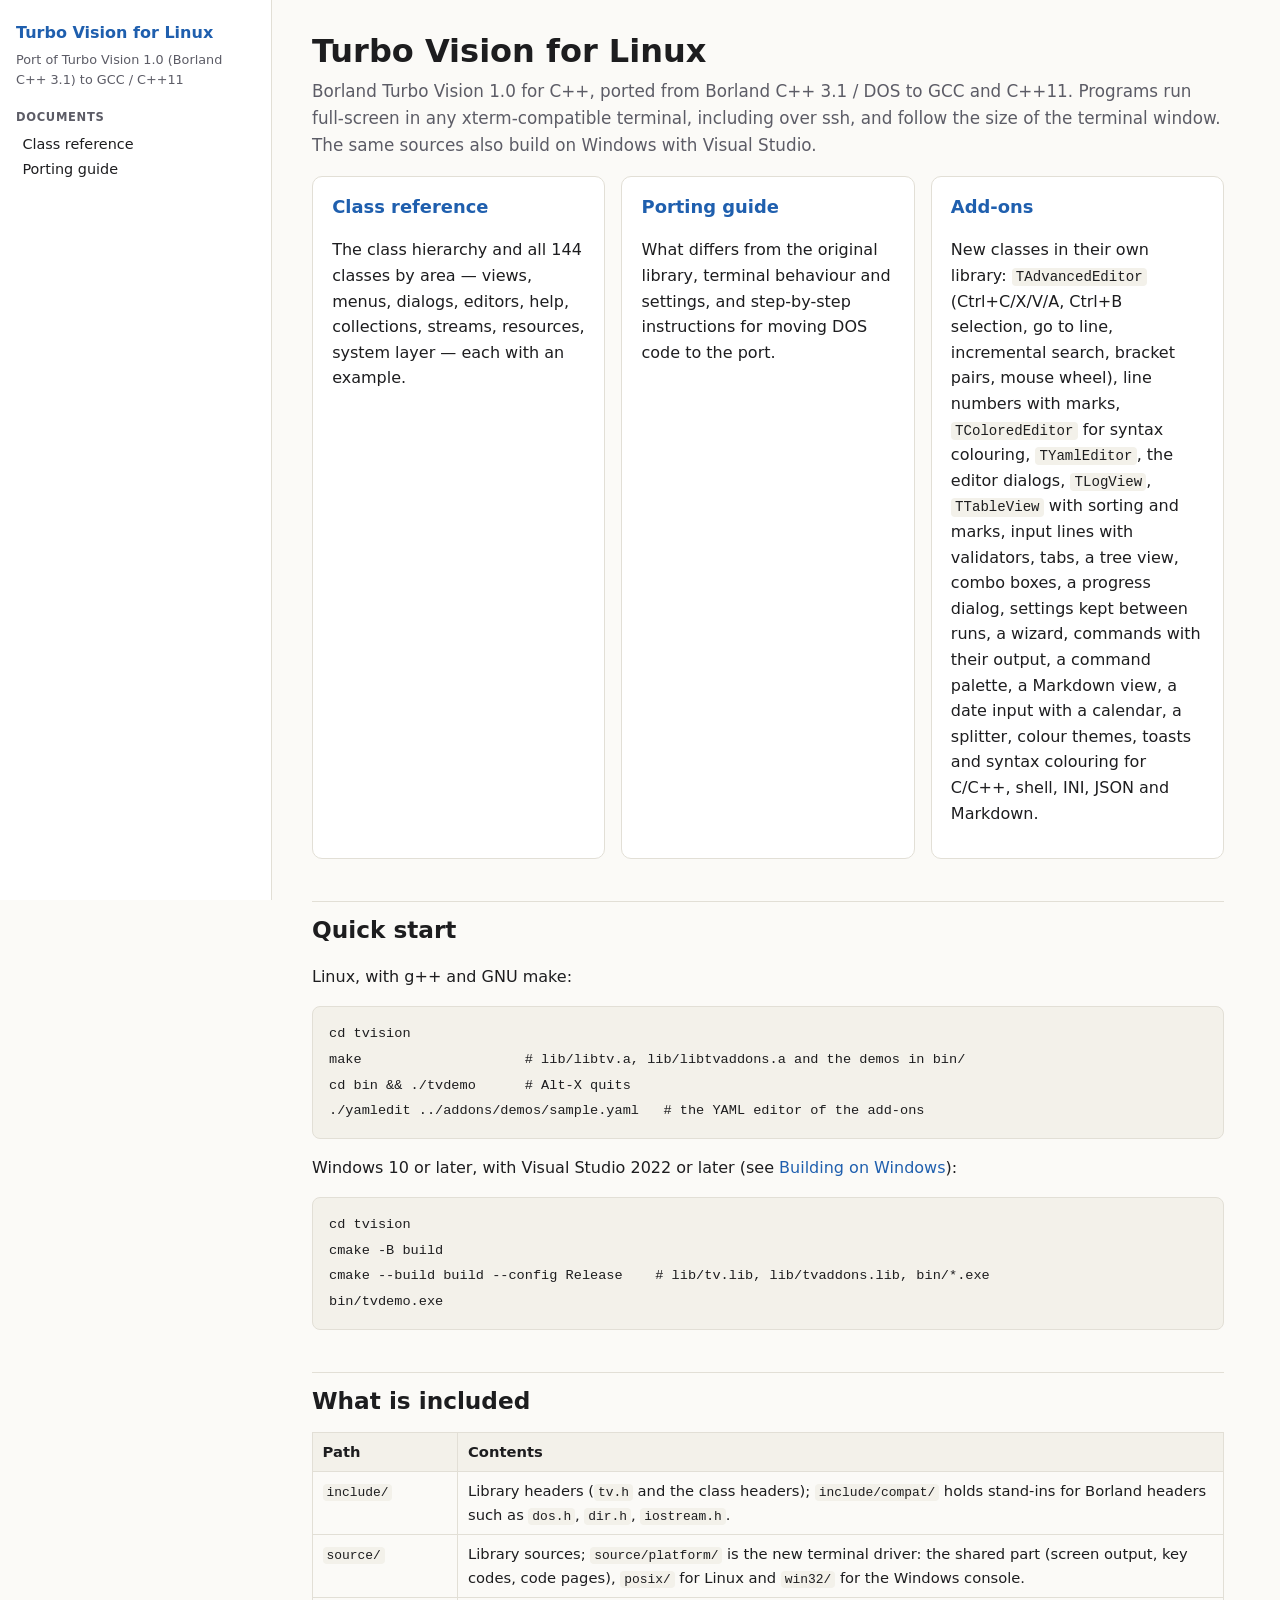
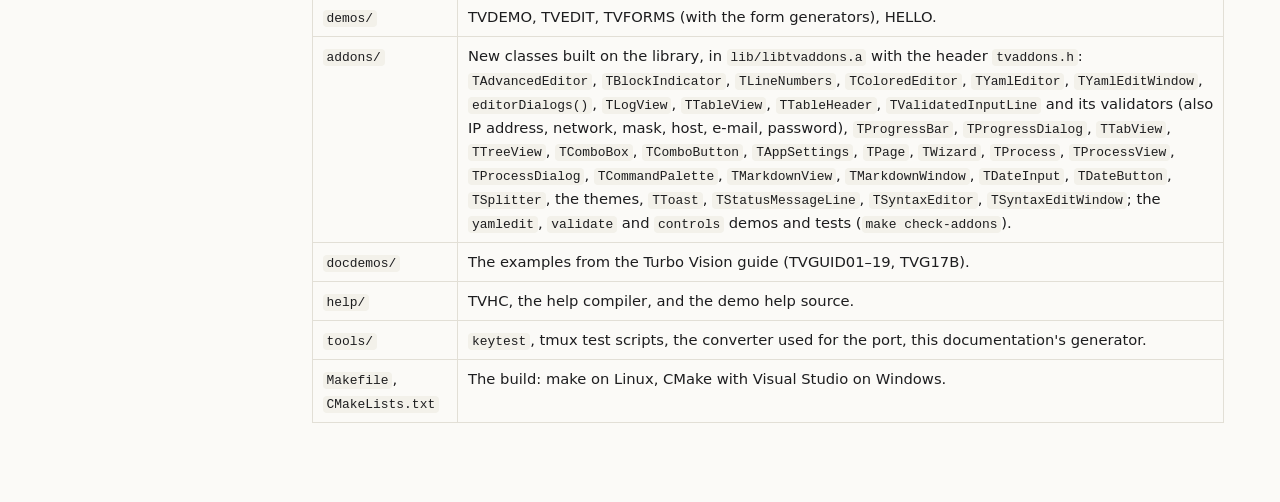
==== commit bfd44e03: "Add-ons: wizard, processes, command palette, Markdown, dates, splitter, themes, toasts, syntax colou" ====
--- a/doc/index.html
+++ b/doc/index.html
@@ -21,7 +21,7 @@
 also build on Windows with Visual Studio.</p>
 <div class="cards">
 <div class="card"><h3><a href="classes.html">Class reference</a></h3>
-<p>The class hierarchy and all 129 classes by area — views, menus, dialogs,
+<p>The class hierarchy and all 144 classes by area — views, menus, dialogs,
 editors, help, collections, streams, resources, system layer — each with an
 example.</p></div>
 <div class="card"><h3><a href="porting.html">Porting guide</a></h3>
@@ -33,8 +33,11 @@
 line numbers with marks, <code>TColoredEditor</code> for syntax colouring,
 <code>TYamlEditor</code>, the editor dialogs, <code>TLogView</code>,
 <code>TTableView</code> with sorting and marks, input lines with
-validators, tabs, a tree view, combo boxes, a progress dialog and settings
-kept between runs.</p></div>
+validators, tabs, a tree view, combo boxes, a progress dialog, settings
+kept between runs, a wizard, commands with their output, a command
+palette, a Markdown view, a date input with a calendar, a splitter, colour
+themes, toasts and syntax colouring for C/C++, shell, INI, JSON and
+Markdown.</p></div>
 </div>
 <h2>Quick start</h2>
 <p>Linux, with g++ and GNU make:</p>
@@ -54,7 +57,7 @@
 <tr><td><code>include/</code></td><td>Library headers (<code>tv.h</code> and the class headers); <code>include/compat/</code> holds stand-ins for Borland headers such as <code>dos.h</code>, <code>dir.h</code>, <code>iostream.h</code>.</td></tr>
 <tr><td><code>source/</code></td><td>Library sources; <code>source/platform/</code> is the new terminal driver: the shared part (screen output, key codes, code pages), <code>posix/</code> for Linux and <code>win32/</code> for the Windows console.</td></tr>
 <tr><td><code>demos/</code></td><td>TVDEMO, TVEDIT, TVFORMS (with the form generators), HELLO.</td></tr>
-<tr><td><code>addons/</code></td><td>New classes built on the library, in <code>lib/libtvaddons.a</code> with the header <code>tvaddons.h</code>: <code>TAdvancedEditor</code>, <code>TBlockIndicator</code>, <code>TLineNumbers</code>, <code>TColoredEditor</code>, <code>TYamlEditor</code>, <code>TYamlEditWindow</code>, <code>editorDialogs()</code>, <code>TLogView</code>, <code>TTableView</code>, <code>TTableHeader</code>, <code>TValidatedInputLine</code> and its validators (also IP address, network, mask, host, e-mail, password), <code>TProgressBar</code>, <code>TProgressDialog</code>, <code>TTabView</code>, <code>TTreeView</code>, <code>TComboBox</code>, <code>TComboButton</code>, <code>TAppSettings</code>; the <code>yamledit</code>, <code>validate</code> and <code>controls</code> demos and tests (<code>make check-addons</code>).</td></tr>
+<tr><td><code>addons/</code></td><td>New classes built on the library, in <code>lib/libtvaddons.a</code> with the header <code>tvaddons.h</code>: <code>TAdvancedEditor</code>, <code>TBlockIndicator</code>, <code>TLineNumbers</code>, <code>TColoredEditor</code>, <code>TYamlEditor</code>, <code>TYamlEditWindow</code>, <code>editorDialogs()</code>, <code>TLogView</code>, <code>TTableView</code>, <code>TTableHeader</code>, <code>TValidatedInputLine</code> and its validators (also IP address, network, mask, host, e-mail, password), <code>TProgressBar</code>, <code>TProgressDialog</code>, <code>TTabView</code>, <code>TTreeView</code>, <code>TComboBox</code>, <code>TComboButton</code>, <code>TAppSettings</code>, <code>TPage</code>, <code>TWizard</code>, <code>TProcess</code>, <code>TProcessView</code>, <code>TProcessDialog</code>, <code>TCommandPalette</code>, <code>TMarkdownView</code>, <code>TMarkdownWindow</code>, <code>TDateInput</code>, <code>TDateButton</code>, <code>TSplitter</code>, the themes, <code>TToast</code>, <code>TStatusMessageLine</code>, <code>TSyntaxEditor</code>, <code>TSyntaxEditWindow</code>; the <code>yamledit</code>, <code>validate</code> and <code>controls</code> demos and tests (<code>make check-addons</code>).</td></tr>
 <tr><td><code>docdemos/</code></td><td>The examples from the Turbo Vision guide (TVGUID01–19, TVG17B).</td></tr>
 <tr><td><code>help/</code></td><td>TVHC, the help compiler, and the demo help source.</td></tr>
 <tr><td><code>tools/</code></td><td><code>keytest</code>, tmux test scripts, the converter used for the port, this documentation's generator.</td></tr>
